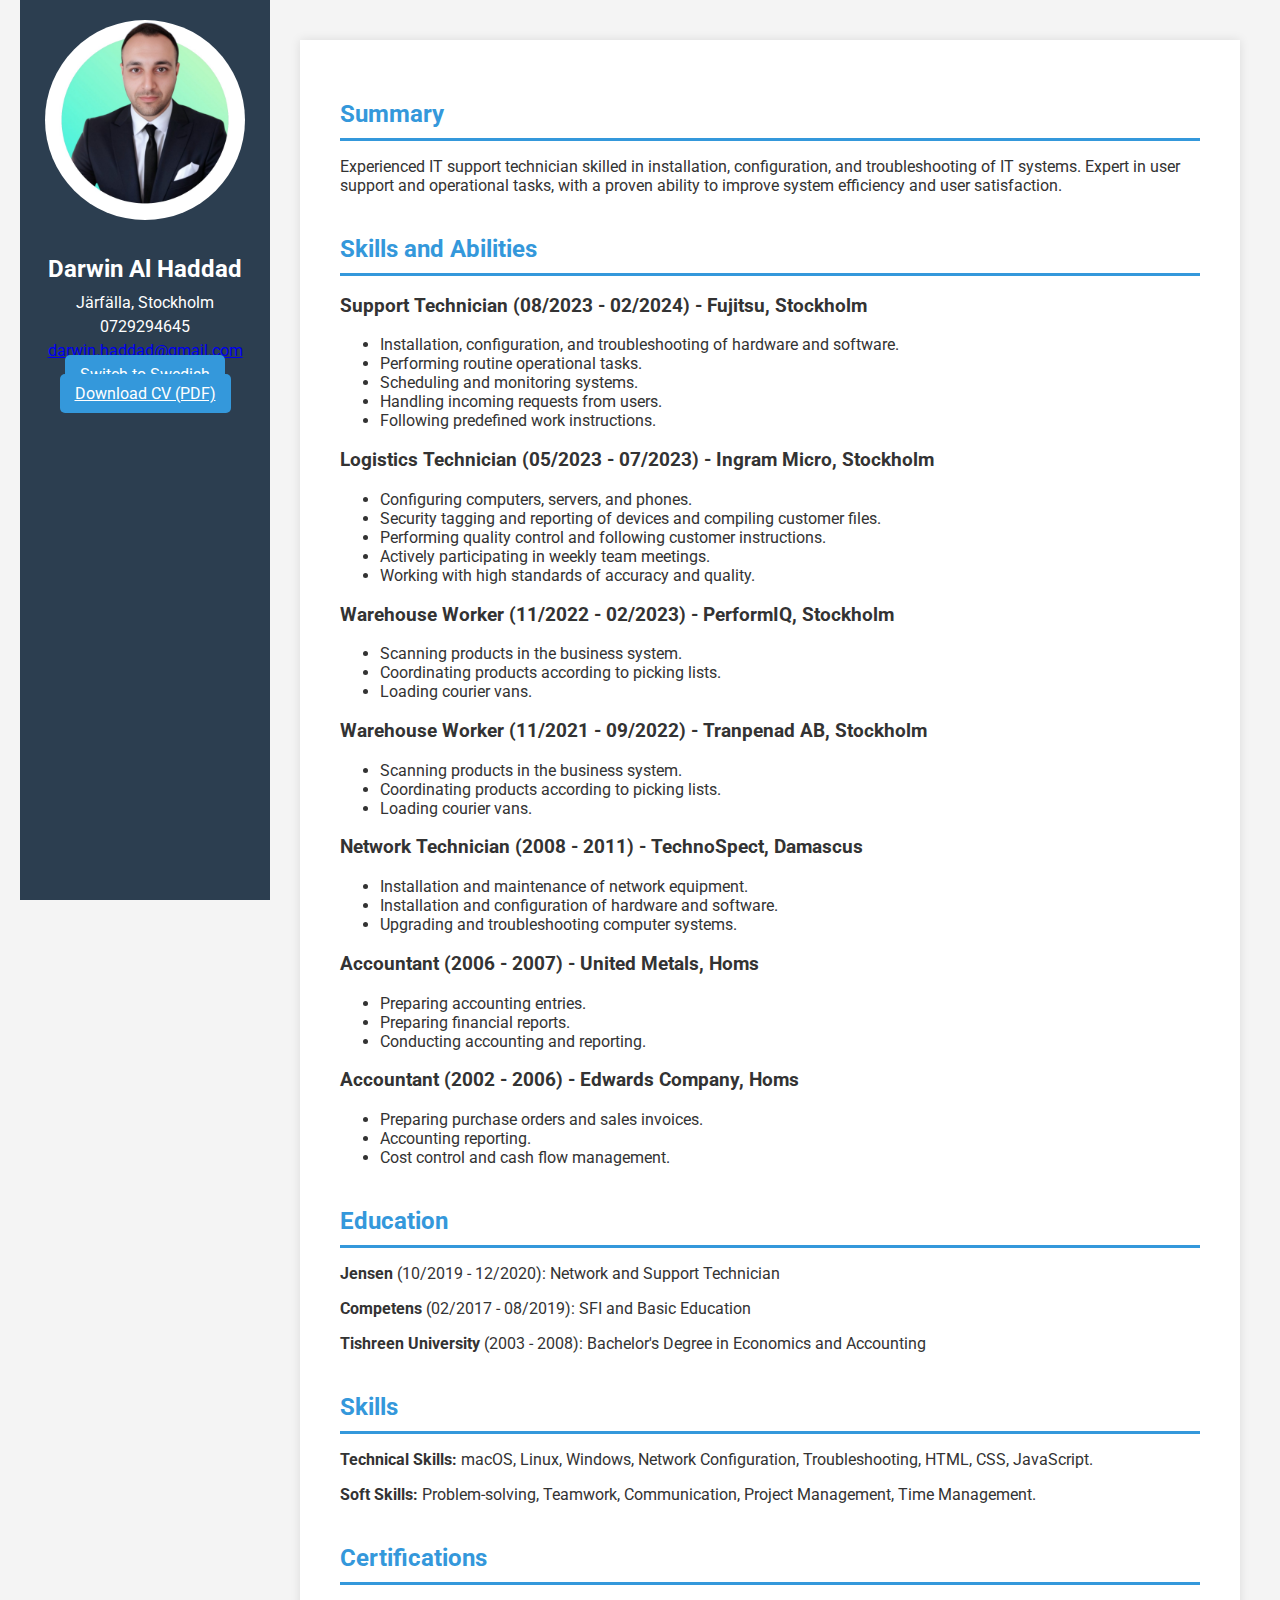
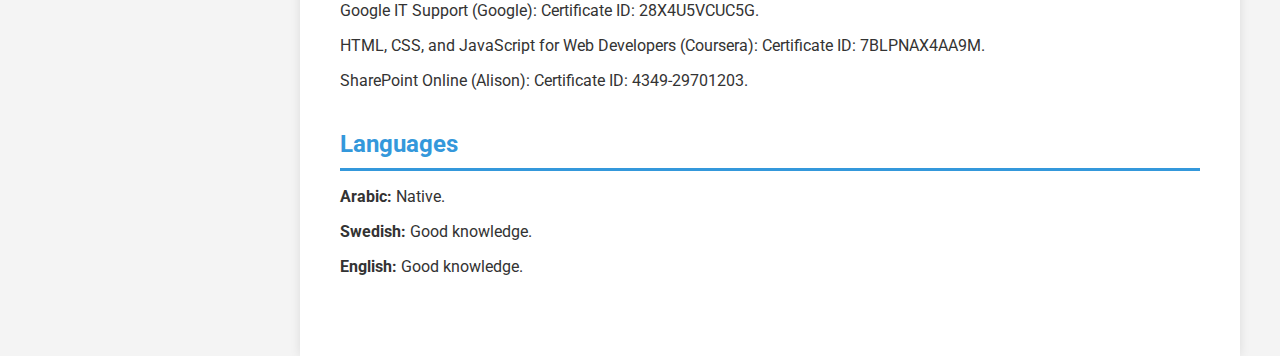
==== english.html @ d0f15d74 "english.html" ====
<!DOCTYPE html>
<html lang="en">
<head>
    <meta charset="UTF-8">
    <meta name="viewport" content="width=device-width, initial-scale=1.0">
    <title>Darwin Al Haddad - Portfolio</title>
    <link rel="stylesheet" href="https://fonts.googleapis.com/css2?family=Roboto:wght@400;700&display=swap">
    <style>
        body {
            font-family: 'Roboto', sans-serif;
            background-color: #f4f4f4;
            margin: 0;
            padding: 0;
            color: #333;
        }
        .sidebar {
            width: 250px;
            background-color: #2c3e50;
            color: white;
            text-align: center;
            position: fixed;
            top: 0;
            left: 20px;
            height: 100%;
            padding: 20px;
            box-sizing: border-box;
        }
        .sidebar img {
            border-radius: 50%;
            width: 200px;
            height: 200px;
            margin-bottom: 15px;
        }
        .sidebar h1 {
            font-size: 24px;
            margin-bottom: 10px;
        }
        .sidebar p {
            margin: 5px 0;
        }
        .content {
            margin-left: 300px;
            margin-right: 40px;
            padding: 40px;
            background-color: white;
            box-shadow: 0 0 10px rgba(0, 0, 0, 0.1);
            max-width: 1000px;
            margin-top: 40px;
        }
        .section {
            margin-bottom: 40px;
        }
        .section h2 {
            border-bottom: 3px solid #3498db;
            color: #3498db;
            padding-bottom: 10px;
            margin-bottom: 15px;
        }
        .btn {
            background-color: #3498db;
            color: white;
            border: none;
            padding: 10px 15px;
            border-radius: 5px;
            cursor: pointer;
            margin-top: 10px;
        }
        .btn:hover {
            background-color: #2980b9;
        }
    </style>
</head>
<body>
    <div class="sidebar">
        <img src="profile.jpg" alt="Darwin Al Haddad">
        <h1>Darwin Al Haddad</h1>
        <p>Järfälla, Stockholm</p>
        <p>0729294645</p>
        <p><a href="mailto:darwin.haddad@gmail.com">darwin.haddad@gmail.com</a></p>
        <a href="index.html" class="btn">Switch to Swedish</a>
        <a href="cv.pdf" class="btn" download>Download CV (PDF)</a>
    </div>
    <div class="content">
        <div class="section">
            <h2>Summary</h2>
            <p>Experienced IT support technician skilled in installation, configuration, and troubleshooting of IT systems. Expert in user support and operational tasks, with a proven ability to improve system efficiency and user satisfaction.</p>
        </div>

        <div class="section">
            <h2>Skills and Abilities</h2>
            <h3>Support Technician (08/2023 - 02/2024) - Fujitsu, Stockholm</h3>
            <ul>
                <li>Installation, configuration, and troubleshooting of hardware and software.</li>
                <li>Performing routine operational tasks.</li>
                <li>Scheduling and monitoring systems.</li>
                <li>Handling incoming requests from users.</li>
                <li>Following predefined work instructions.</li>
            </ul>

            <h3>Logistics Technician (05/2023 - 07/2023) - Ingram Micro, Stockholm</h3>
            <ul>
                <li>Configuring computers, servers, and phones.</li>
                <li>Security tagging and reporting of devices and compiling customer files.</li>
                <li>Performing quality control and following customer instructions.</li>
                <li>Actively participating in weekly team meetings.</li>
                <li>Working with high standards of accuracy and quality.</li>
            </ul>

            <h3>Warehouse Worker (11/2022 - 02/2023) - PerformIQ, Stockholm</h3>
            <ul>
                <li>Scanning products in the business system.</li>
                <li>Coordinating products according to picking lists.</li>
                <li>Loading courier vans.</li>
            </ul>

            <h3>Warehouse Worker (11/2021 - 09/2022) - Tranpenad AB, Stockholm</h3>
            <ul>
                <li>Scanning products in the business system.</li>
                <li>Coordinating products according to picking lists.</li>
                <li>Loading courier vans.</li>
            </ul>

            <h3>Network Technician (2008 - 2011) - TechnoSpect, Damascus</h3>
            <ul>
                <li>Installation and maintenance of network equipment.</li>
                <li>Installation and configuration of hardware and software.</li>
                <li>Upgrading and troubleshooting computer systems.</li>
            </ul>

            <h3>Accountant (2006 - 2007) - United Metals, Homs</h3>
            <ul>
                <li>Preparing accounting entries.</li>
                <li>Preparing financial reports.</li>
                <li>Conducting accounting and reporting.</li>
            </ul>

            <h3>Accountant (2002 - 2006) - Edwards Company, Homs</h3>
            <ul>
                <li>Preparing purchase orders and sales invoices.</li>
                <li>Accounting reporting.</li>
                <li>Cost control and cash flow management.</li>
            </ul>
        </div>

        <div class="section">
            <h2>Education</h2>
            <p><strong>Jensen</strong> (10/2019 - 12/2020): Network and Support Technician</p>
            <p><strong>Competens</strong> (02/2017 - 08/2019): SFI and Basic Education</p>
            <p><strong>Tishreen University</strong> (2003 - 2008): Bachelor's Degree in Economics and Accounting</p>
        </div>

        <div class="section">
            <h2>Skills</h2>
            <p><strong>Technical Skills:</strong> macOS, Linux, Windows, Network Configuration, Troubleshooting, HTML, CSS, JavaScript.</p>
            <p><strong>Soft Skills:</strong> Problem-solving, Teamwork, Communication, Project Management, Time Management.</p>
        </div>

        <div class="section">
            <h2>Certifications</h2>
            <p>Google IT Support (Google): Certificate ID: 28X4U5VCUC5G.</p>
            <p>HTML, CSS, and JavaScript for Web Developers (Coursera): Certificate ID: 7BLPNAX4AA9M.</p>
            <p>SharePoint Online (Alison): Certificate ID: 4349-29701203.</p>
        </div>

        <div class="section">
            <h2>Languages</h2>
            <p><strong>Arabic:</strong> Native.</p>
            <p><strong>Swedish:</strong> Good knowledge.</p>
            <p><strong>English:</strong> Good knowledge.</p>
        </div>
    </div>
</body>
</html>
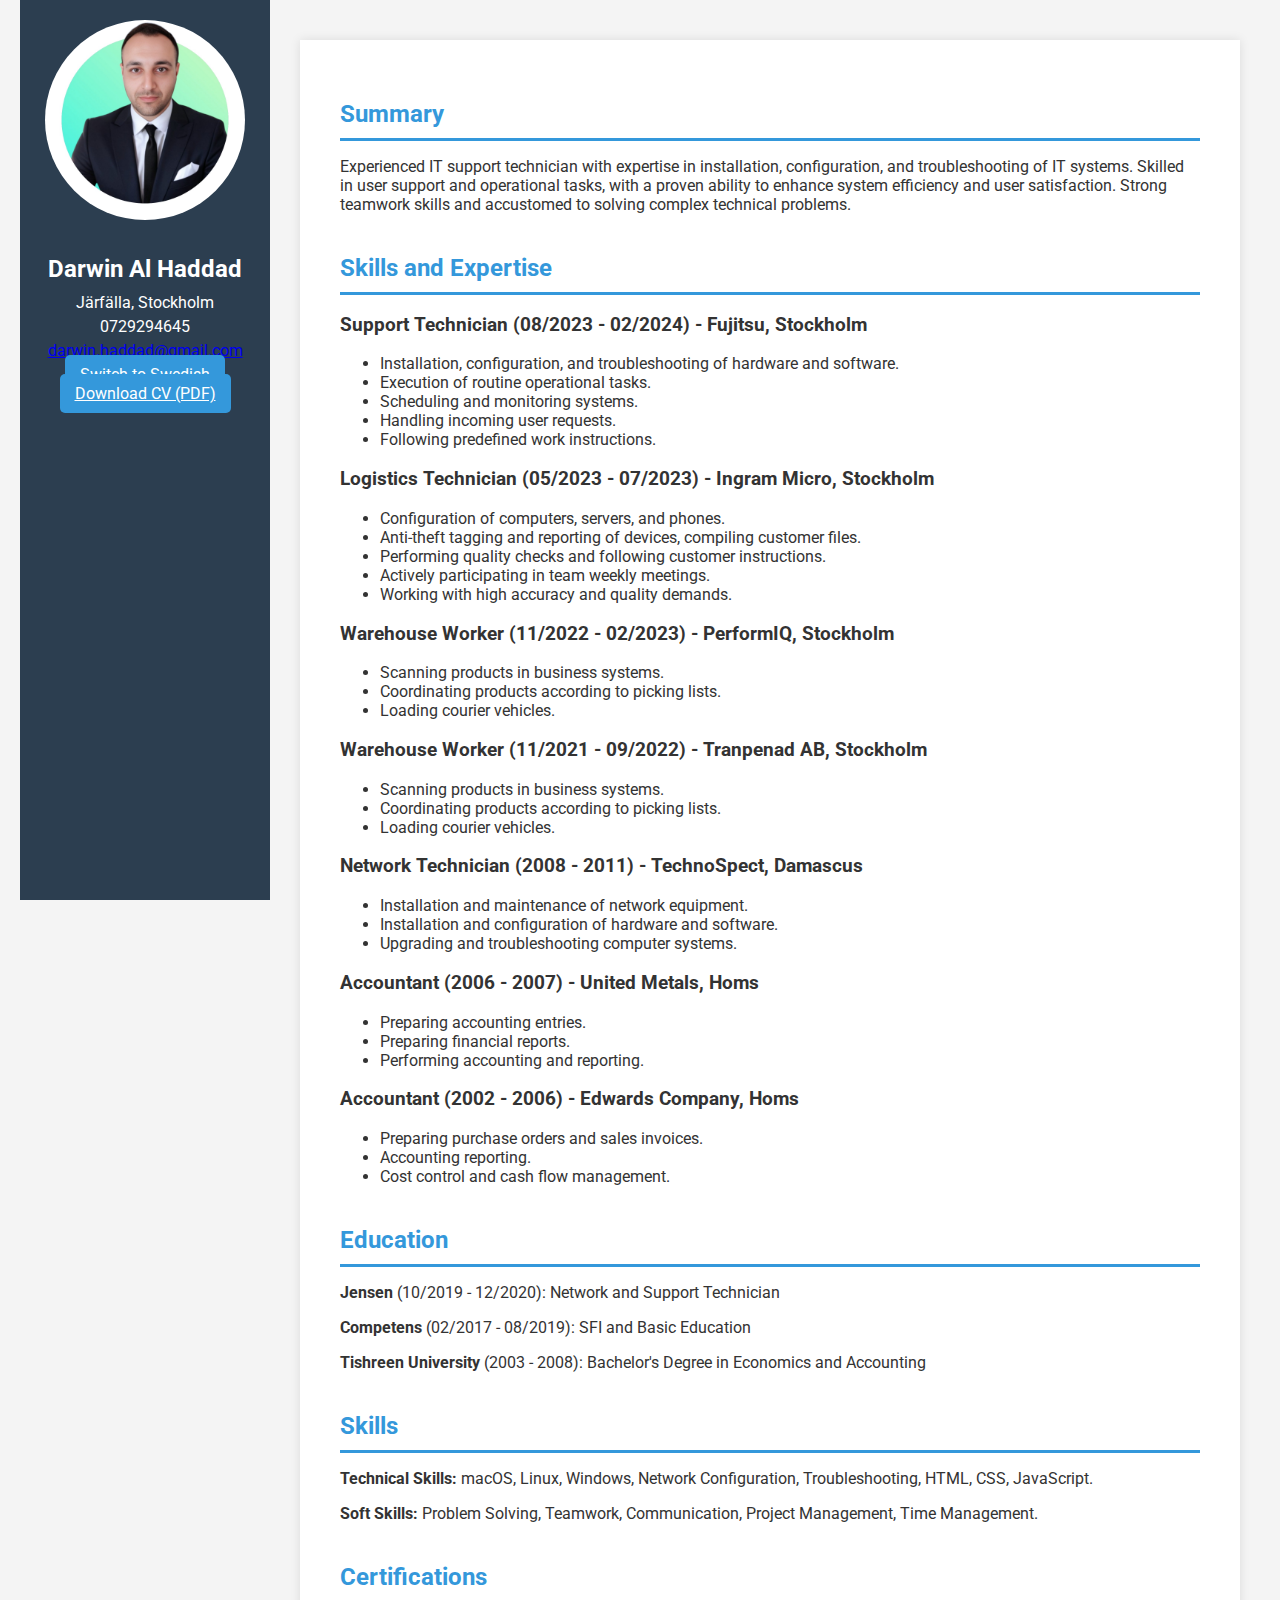
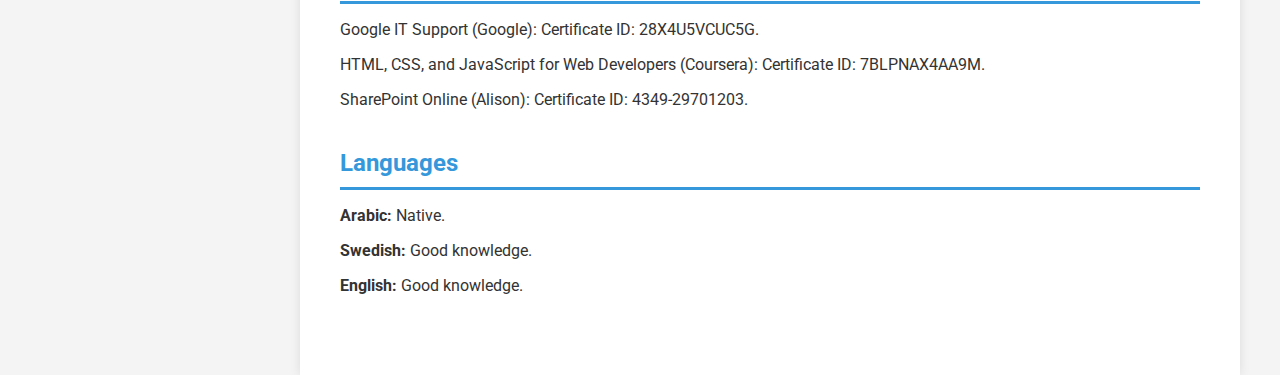
==== commit 01930628: "english.html" ====
--- a/english.html
+++ b/english.html
@@ -80,44 +80,44 @@
         <a href="index.html" class="btn">Switch to Swedish</a>
         <a href="cv.pdf" class="btn" download>Download CV (PDF)</a>
     </div>
-    <div class="content">
+   <div class="content">
         <div class="section">
             <h2>Summary</h2>
-            <p>Experienced IT support technician skilled in installation, configuration, and troubleshooting of IT systems. Expert in user support and operational tasks, with a proven ability to improve system efficiency and user satisfaction.</p>
+            <p>Experienced IT support technician with expertise in installation, configuration, and troubleshooting of IT systems. Skilled in user support and operational tasks, with a proven ability to enhance system efficiency and user satisfaction. Strong teamwork skills and accustomed to solving complex technical problems.</p>
         </div>
 
         <div class="section">
-            <h2>Skills and Abilities</h2>
+            <h2>Skills and Expertise</h2>
             <h3>Support Technician (08/2023 - 02/2024) - Fujitsu, Stockholm</h3>
             <ul>
                 <li>Installation, configuration, and troubleshooting of hardware and software.</li>
-                <li>Performing routine operational tasks.</li>
+                <li>Execution of routine operational tasks.</li>
                 <li>Scheduling and monitoring systems.</li>
-                <li>Handling incoming requests from users.</li>
+                <li>Handling incoming user requests.</li>
                 <li>Following predefined work instructions.</li>
             </ul>
 
             <h3>Logistics Technician (05/2023 - 07/2023) - Ingram Micro, Stockholm</h3>
             <ul>
-                <li>Configuring computers, servers, and phones.</li>
-                <li>Security tagging and reporting of devices and compiling customer files.</li>
-                <li>Performing quality control and following customer instructions.</li>
-                <li>Actively participating in weekly team meetings.</li>
-                <li>Working with high standards of accuracy and quality.</li>
+                <li>Configuration of computers, servers, and phones.</li>
+                <li>Anti-theft tagging and reporting of devices, compiling customer files.</li>
+                <li>Performing quality checks and following customer instructions.</li>
+                <li>Actively participating in team weekly meetings.</li>
+                <li>Working with high accuracy and quality demands.</li>
             </ul>
 
             <h3>Warehouse Worker (11/2022 - 02/2023) - PerformIQ, Stockholm</h3>
             <ul>
-                <li>Scanning products in the business system.</li>
+                <li>Scanning products in business systems.</li>
                 <li>Coordinating products according to picking lists.</li>
-                <li>Loading courier vans.</li>
+                <li>Loading courier vehicles.</li>
             </ul>
 
             <h3>Warehouse Worker (11/2021 - 09/2022) - Tranpenad AB, Stockholm</h3>
             <ul>
-                <li>Scanning products in the business system.</li>
+                <li>Scanning products in business systems.</li>
                 <li>Coordinating products according to picking lists.</li>
-                <li>Loading courier vans.</li>
+                <li>Loading courier vehicles.</li>
             </ul>
 
             <h3>Network Technician (2008 - 2011) - TechnoSpect, Damascus</h3>
@@ -131,7 +131,7 @@
             <ul>
                 <li>Preparing accounting entries.</li>
                 <li>Preparing financial reports.</li>
-                <li>Conducting accounting and reporting.</li>
+                <li>Performing accounting and reporting.</li>
             </ul>
 
             <h3>Accountant (2002 - 2006) - Edwards Company, Homs</h3>
@@ -152,7 +152,7 @@
         <div class="section">
             <h2>Skills</h2>
             <p><strong>Technical Skills:</strong> macOS, Linux, Windows, Network Configuration, Troubleshooting, HTML, CSS, JavaScript.</p>
-            <p><strong>Soft Skills:</strong> Problem-solving, Teamwork, Communication, Project Management, Time Management.</p>
+            <p><strong>Soft Skills:</strong> Problem Solving, Teamwork, Communication, Project Management, Time Management.</p>
         </div>
 
         <div class="section">
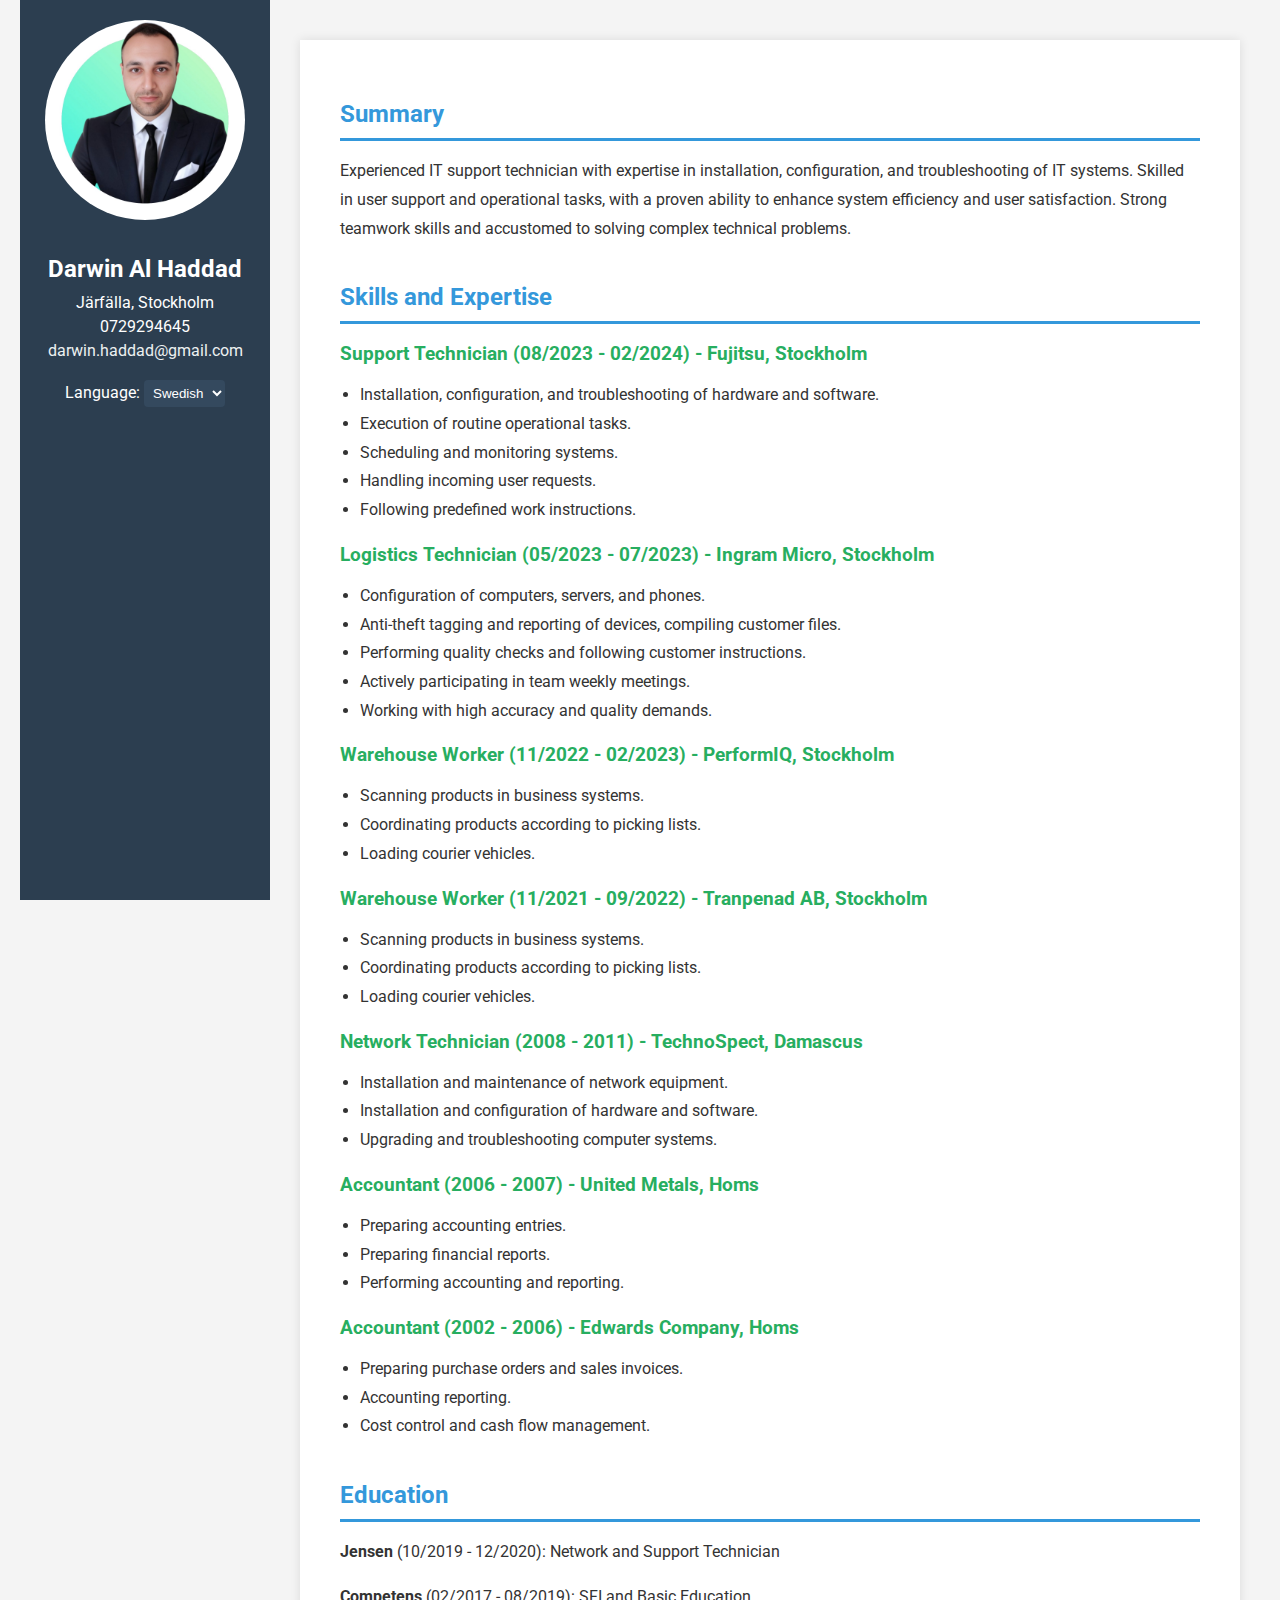
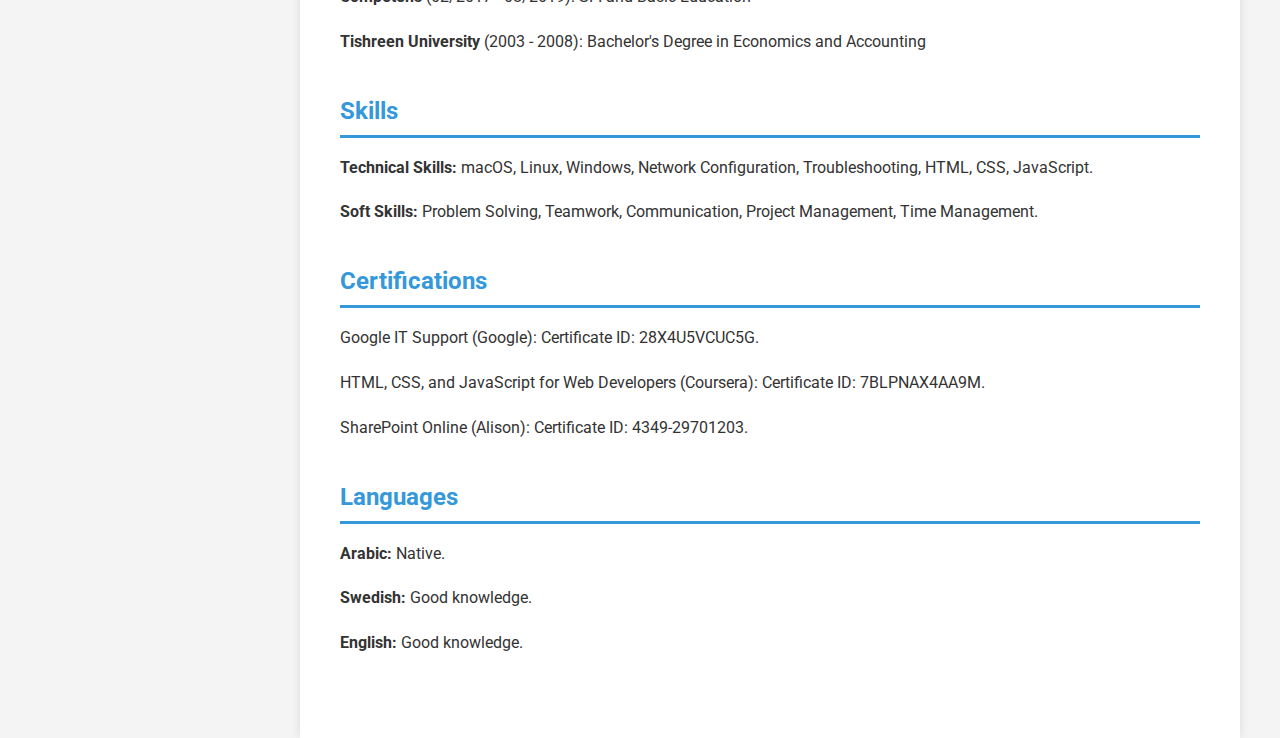
==== commit 2a6c9332: "english.html" ====
--- a/english.html
+++ b/english.html
@@ -4,8 +4,12 @@
     <meta charset="UTF-8">
     <meta name="viewport" content="width=device-width, initial-scale=1.0">
     <title>Darwin Al Haddad - Portfolio</title>
+
+    <!-- Google Fonts -->
     <link rel="stylesheet" href="https://fonts.googleapis.com/css2?family=Roboto:wght@400;700&display=swap">
+
     <style>
+        /* Basic styling for the entire page */
         body {
             font-family: 'Roboto', sans-serif;
             background-color: #f4f4f4;
@@ -13,6 +17,8 @@
             padding: 0;
             color: #333;
         }
+
+        /* Sidebar styling */
         .sidebar {
             width: 250px;
             background-color: #2c3e50;
@@ -25,19 +31,24 @@
             padding: 20px;
             box-sizing: border-box;
         }
+
         .sidebar img {
             border-radius: 50%;
             width: 200px;
             height: 200px;
             margin-bottom: 15px;
         }
+
         .sidebar h1 {
             font-size: 24px;
             margin-bottom: 10px;
         }
+
         .sidebar p {
             margin: 5px 0;
         }
+
+        /* Main content styling */
         .content {
             margin-left: 300px;
             margin-right: 40px;
@@ -47,40 +58,70 @@
             max-width: 1000px;
             margin-top: 40px;
         }
+
+        /* Section and heading styling */
         .section {
             margin-bottom: 40px;
         }
+
         .section h2 {
             border-bottom: 3px solid #3498db;
             color: #3498db;
             padding-bottom: 10px;
             margin-bottom: 15px;
         }
-        .btn {
-            background-color: #3498db;
+
+        .section h3 {
+            color: #27ae60;
+            margin-bottom: 10px;
+        }
+
+        .section p, .section ul {
+            line-height: 1.8;
+            color: #333;
+        }
+
+        ul {
+            padding-left: 20px;
+        }
+
+        /* Sidebar link styling */
+        .sidebar a {
+            color: #ecf0f1;
+            text-decoration: none;
+        }
+
+        .sidebar a:hover {
+            color: #3498db;
+        }
+
+        /* Language selection styling */
+        .sidebar select {
+            margin-top: 15px;
+            padding: 5px;
+            background-color: #34495e;
             color: white;
             border: none;
-            padding: 10px 15px;
-            border-radius: 5px;
-            cursor: pointer;
-            margin-top: 10px;
-        }
-        .btn:hover {
-            background-color: #2980b9;
+            border-radius: 4px;
         }
     </style>
 </head>
 <body>
+
     <div class="sidebar">
         <img src="profile.jpg" alt="Darwin Al Haddad">
         <h1>Darwin Al Haddad</h1>
         <p>Järfälla, Stockholm</p>
         <p>0729294645</p>
         <p><a href="mailto:darwin.haddad@gmail.com">darwin.haddad@gmail.com</a></p>
-        <a href="index.html" class="btn">Switch to Swedish</a>
-        <a href="cv.pdf" class="btn" download>Download CV (PDF)</a>
+        <label for="language">Language:</label>
+        <select id="language" onchange="changeLanguage()">
+            <option value="sv">Swedish</option>
+            <option value="en">English</option>
+        </select>
     </div>
-   <div class="content">
+
+    <div class="content">
         <div class="section">
             <h2>Summary</h2>
             <p>Experienced IT support technician with expertise in installation, configuration, and troubleshooting of IT systems. Skilled in user support and operational tasks, with a proven ability to enhance system efficiency and user satisfaction. Strong teamwork skills and accustomed to solving complex technical problems.</p>
@@ -169,5 +210,14 @@
             <p><strong>English:</strong> Good knowledge.</p>
         </div>
     </div>
+
+    <script>
+        function changeLanguage() {
+            const lang = document.getElementById('language').value;
+            if (lang === 'sv') {
+                window.location.href = 'swedish.html'; // Replace "swedish.html" with the name of your Swedish page
+            }
+        }
+    </script>
 </body>
 </html>
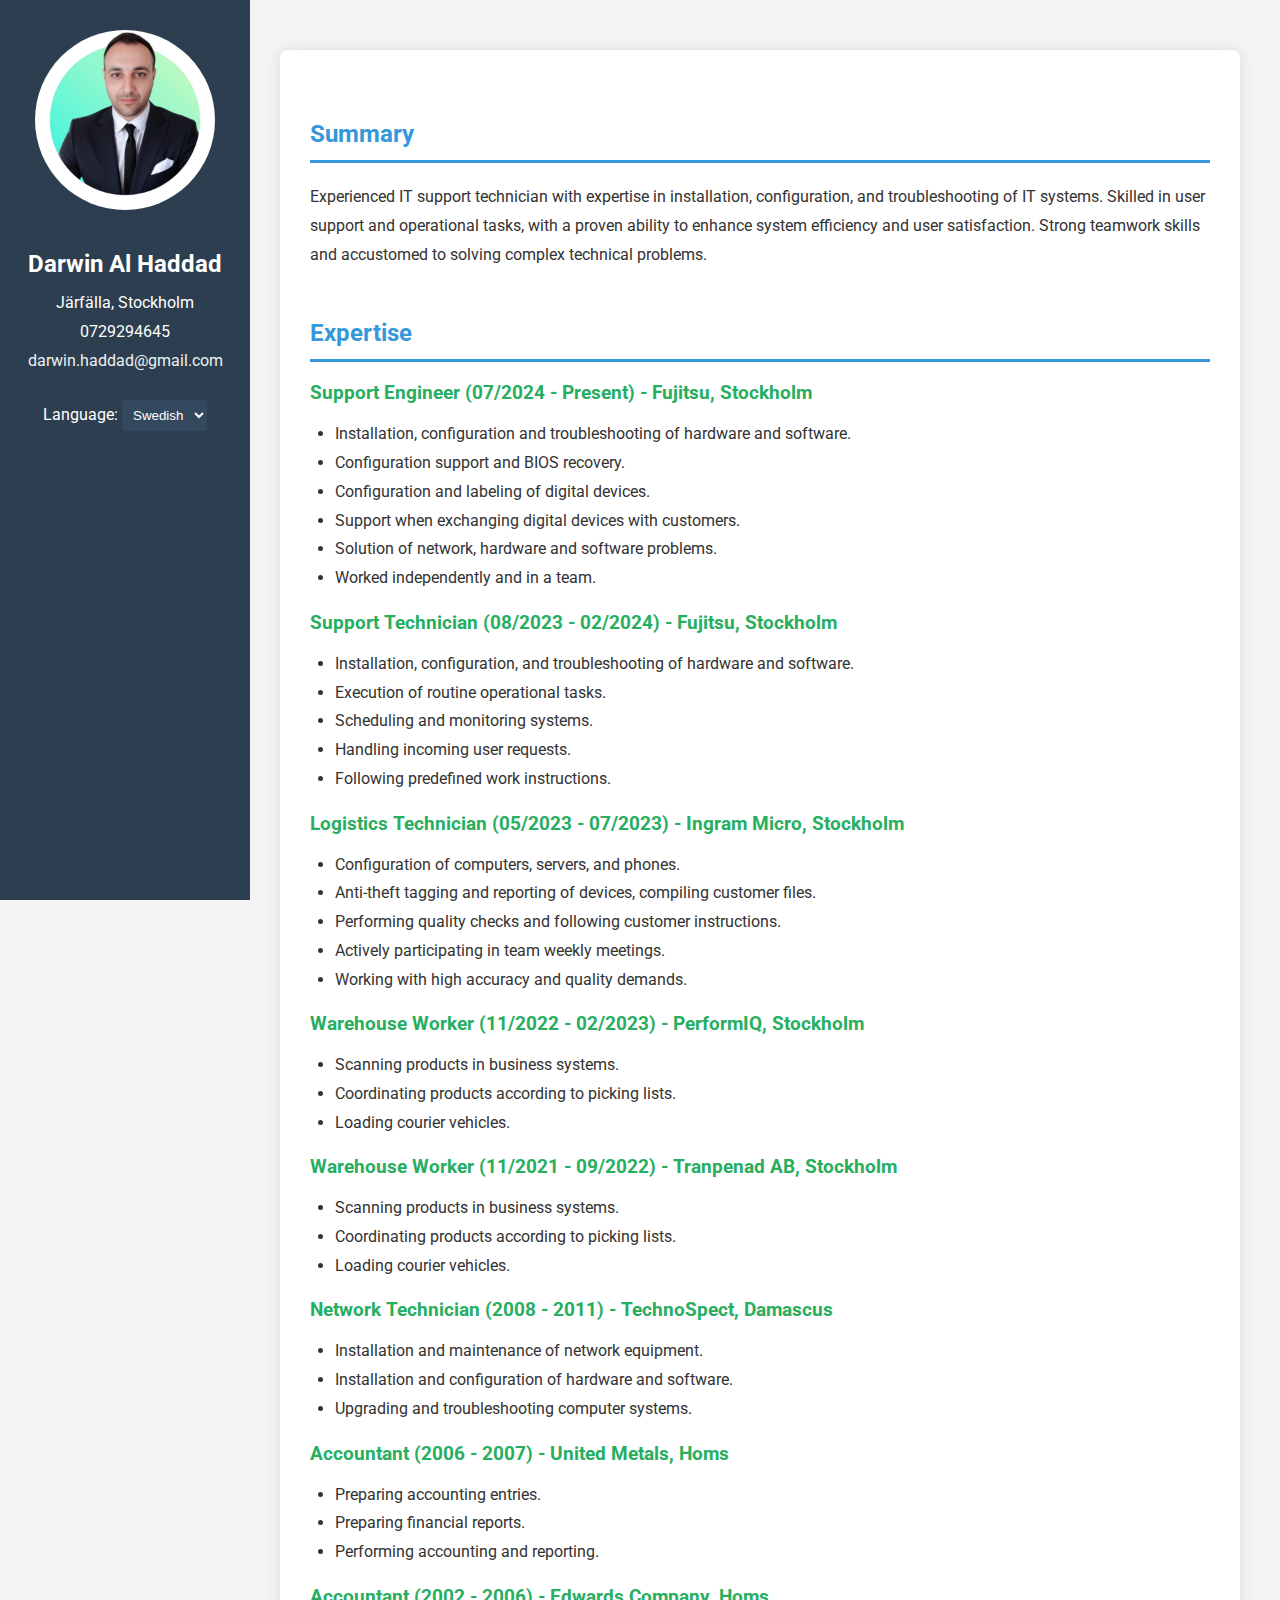
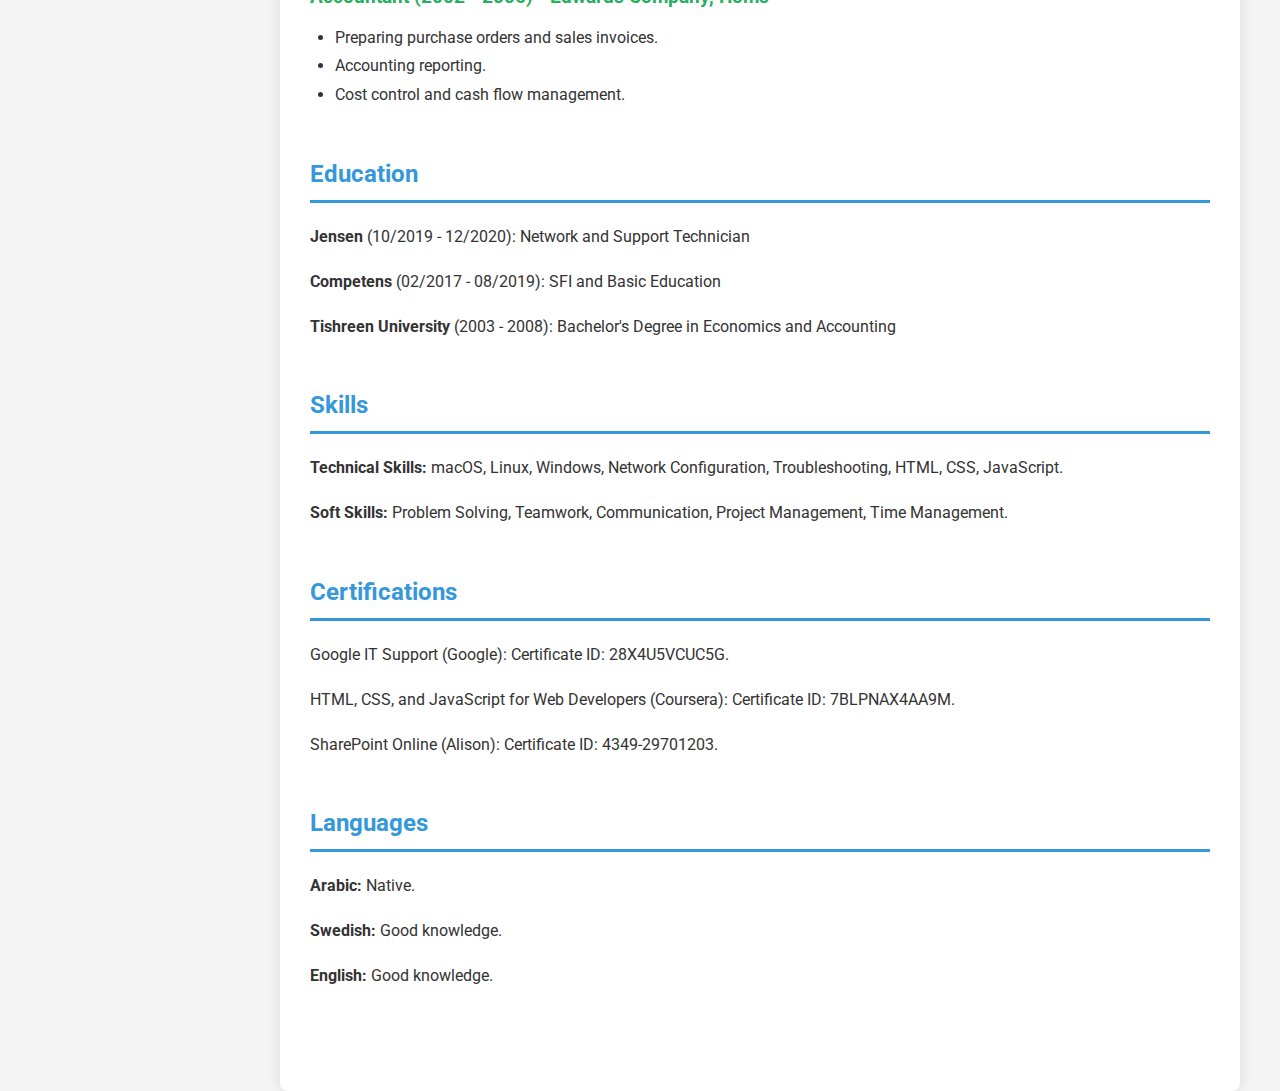
==== commit d5c53e6f: "english.html" ====
--- a/english.html
+++ b/english.html
@@ -7,104 +7,8 @@
 
     <!-- Google Fonts -->
     <link rel="stylesheet" href="https://fonts.googleapis.com/css2?family=Roboto:wght@400;700&display=swap">
-
-    <style>
-        /* Basic styling for the entire page */
-        body {
-            font-family: 'Roboto', sans-serif;
-            background-color: #f4f4f4;
-            margin: 0;
-            padding: 0;
-            color: #333;
-        }
-
-        /* Sidebar styling */
-        .sidebar {
-            width: 250px;
-            background-color: #2c3e50;
-            color: white;
-            text-align: center;
-            position: fixed;
-            top: 0;
-            left: 20px;
-            height: 100%;
-            padding: 20px;
-            box-sizing: border-box;
-        }
-
-        .sidebar img {
-            border-radius: 50%;
-            width: 200px;
-            height: 200px;
-            margin-bottom: 15px;
-        }
-
-        .sidebar h1 {
-            font-size: 24px;
-            margin-bottom: 10px;
-        }
-
-        .sidebar p {
-            margin: 5px 0;
-        }
-
-        /* Main content styling */
-        .content {
-            margin-left: 300px;
-            margin-right: 40px;
-            padding: 40px;
-            background-color: white;
-            box-shadow: 0 0 10px rgba(0, 0, 0, 0.1);
-            max-width: 1000px;
-            margin-top: 40px;
-        }
-
-        /* Section and heading styling */
-        .section {
-            margin-bottom: 40px;
-        }
-
-        .section h2 {
-            border-bottom: 3px solid #3498db;
-            color: #3498db;
-            padding-bottom: 10px;
-            margin-bottom: 15px;
-        }
-
-        .section h3 {
-            color: #27ae60;
-            margin-bottom: 10px;
-        }
-
-        .section p, .section ul {
-            line-height: 1.8;
-            color: #333;
-        }
-
-        ul {
-            padding-left: 20px;
-        }
-
-        /* Sidebar link styling */
-        .sidebar a {
-            color: #ecf0f1;
-            text-decoration: none;
-        }
-
-        .sidebar a:hover {
-            color: #3498db;
-        }
-
-        /* Language selection styling */
-        .sidebar select {
-            margin-top: 15px;
-            padding: 5px;
-            background-color: #34495e;
-            color: white;
-            border: none;
-            border-radius: 4px;
-        }
-    </style>
+    <!-- ربط ملف CSS الخارجي -->
+    <link rel="stylesheet" href="styles.css">
 </head>
 <body>
 
@@ -128,7 +32,16 @@
         </div>
 
         <div class="section">
-            <h2>Skills and Expertise</h2>
+            <h2>Expertise</h2>
+            <h3>Support Engineer (07/2024 - Present) - Fujitsu, Stockholm</h3>
+            <ul>
+                 <li>Installation, configuration and troubleshooting of hardware and software.</li>
+                 <li>Configuration support and BIOS recovery.</li>
+                 <li>Configuration and labeling of digital devices.</li>
+                 <li>Support when exchanging digital devices with customers.</li>
+                 <li>Solution of network, hardware and software problems.</li>
+                 <li>Worked independently and in a team.</li>
+            </ul>
             <h3>Support Technician (08/2023 - 02/2024) - Fujitsu, Stockholm</h3>
             <ul>
                 <li>Installation, configuration, and troubleshooting of hardware and software.</li>
@@ -215,9 +128,11 @@
         function changeLanguage() {
             const lang = document.getElementById('language').value;
             if (lang === 'sv') {
-                window.location.href = 'swedish.html'; // Replace "swedish.html" with the name of your Swedish page
+                window.location.href = 'index.html'; // Replace "index.html" with the name of your Swedish page
             }
         }
     </script>
 </body>
 </html>
+
+
--- a/styles.css
+++ b/styles.css
@@ -0,0 +1,130 @@
+/* تصميم أساسي للصفحة */
+body {
+    font-family: 'Roboto', sans-serif;
+    background-color: #f4f4f4;
+    margin: 0;
+    padding: 0;
+    color: #333;
+}
+
+/* تحسينات على sidebar */
+.sidebar {
+    width: 250px;
+    background-color: #2c3e50;
+    color: white;
+    text-align: center;
+    position: fixed;
+    top: 0;
+    left: 0;
+    height: 100%;
+    padding: 30px 20px; /* تحسين padding */
+    box-sizing: border-box;
+}
+
+.sidebar img {
+    border-radius: 50%;
+    width: 180px;
+    height: 180px;
+    margin-bottom: 20px; /* تحسين margin */
+}
+
+.sidebar h1 {
+    font-size: 24px;
+    margin-bottom: 15px;
+}
+
+.sidebar p {
+    margin: 10px 0;
+}
+
+/* تحسينات على content */
+.content {
+    margin-left: 280px; /* زيادة المسافة لتجنب الالتصاق بالـ sidebar */
+    margin-right: 40px;
+    padding: 50px 30px; /* تحسين padding */
+    background-color: white;
+    box-shadow: 0 0 15px rgba(0, 0, 0, 0.1);
+    max-width: 1100px;
+    margin-top: 50px; /* تحسين المسافة العلوية */
+    border-radius: 8px; /* إضافة زوايا دائرية */
+}
+
+/* تحسين العناوين والفقرات */
+.section {
+    margin-bottom: 50px; /* زيادة التباعد بين الأقسام */
+}
+
+.section h2 {
+    border-bottom: 3px solid #3498db;
+    color: #3498db;
+    padding-bottom: 12px;
+    margin-bottom: 20px;
+}
+
+.section h3 {
+    color: #27ae60;
+    margin-bottom: 12px;
+}
+
+.section p, .section ul {
+    line-height: 1.8;
+    color: #333;
+    margin-bottom: 15px; /* زيادة التباعد */
+}
+
+ul {
+    padding-left: 25px; /* تحسين المسافة الداخلية للقوائم */
+}
+
+/* تحسين الروابط في الـ sidebar */
+.sidebar a {
+    color: #ecf0f1;
+    text-decoration: none;
+}
+
+.sidebar a:hover {
+    color: #3498db;
+}
+
+/* تحسين خيارات اللغة */
+.sidebar select {
+    margin-top: 20px;
+    padding: 7px;
+    background-color: #34495e;
+    color: white;
+    border: none;
+    border-radius: 4px;
+}
+
+/* تحسينات إضافية للموبايل */
+@media (max-width: 768px) {
+    .content {
+        margin-left: 20px;
+        margin-right: 20px;
+        padding: 30px 20px; /* تقليل الـ padding في الموبايل */
+        margin-top: 20px;
+    }
+
+    .sidebar {
+        width: 100%;
+        height: auto;
+        position: relative;
+        padding: 20px;
+        box-shadow: none;
+        border-radius: 0;
+    }
+
+    .sidebar img {
+        width: 140px;
+        height: 140px;
+        margin-bottom: 15px;
+    }
+
+    .sidebar h1 {
+        font-size: 22px;
+    }
+
+    .sidebar p {
+        font-size: 14px;
+    }
+}
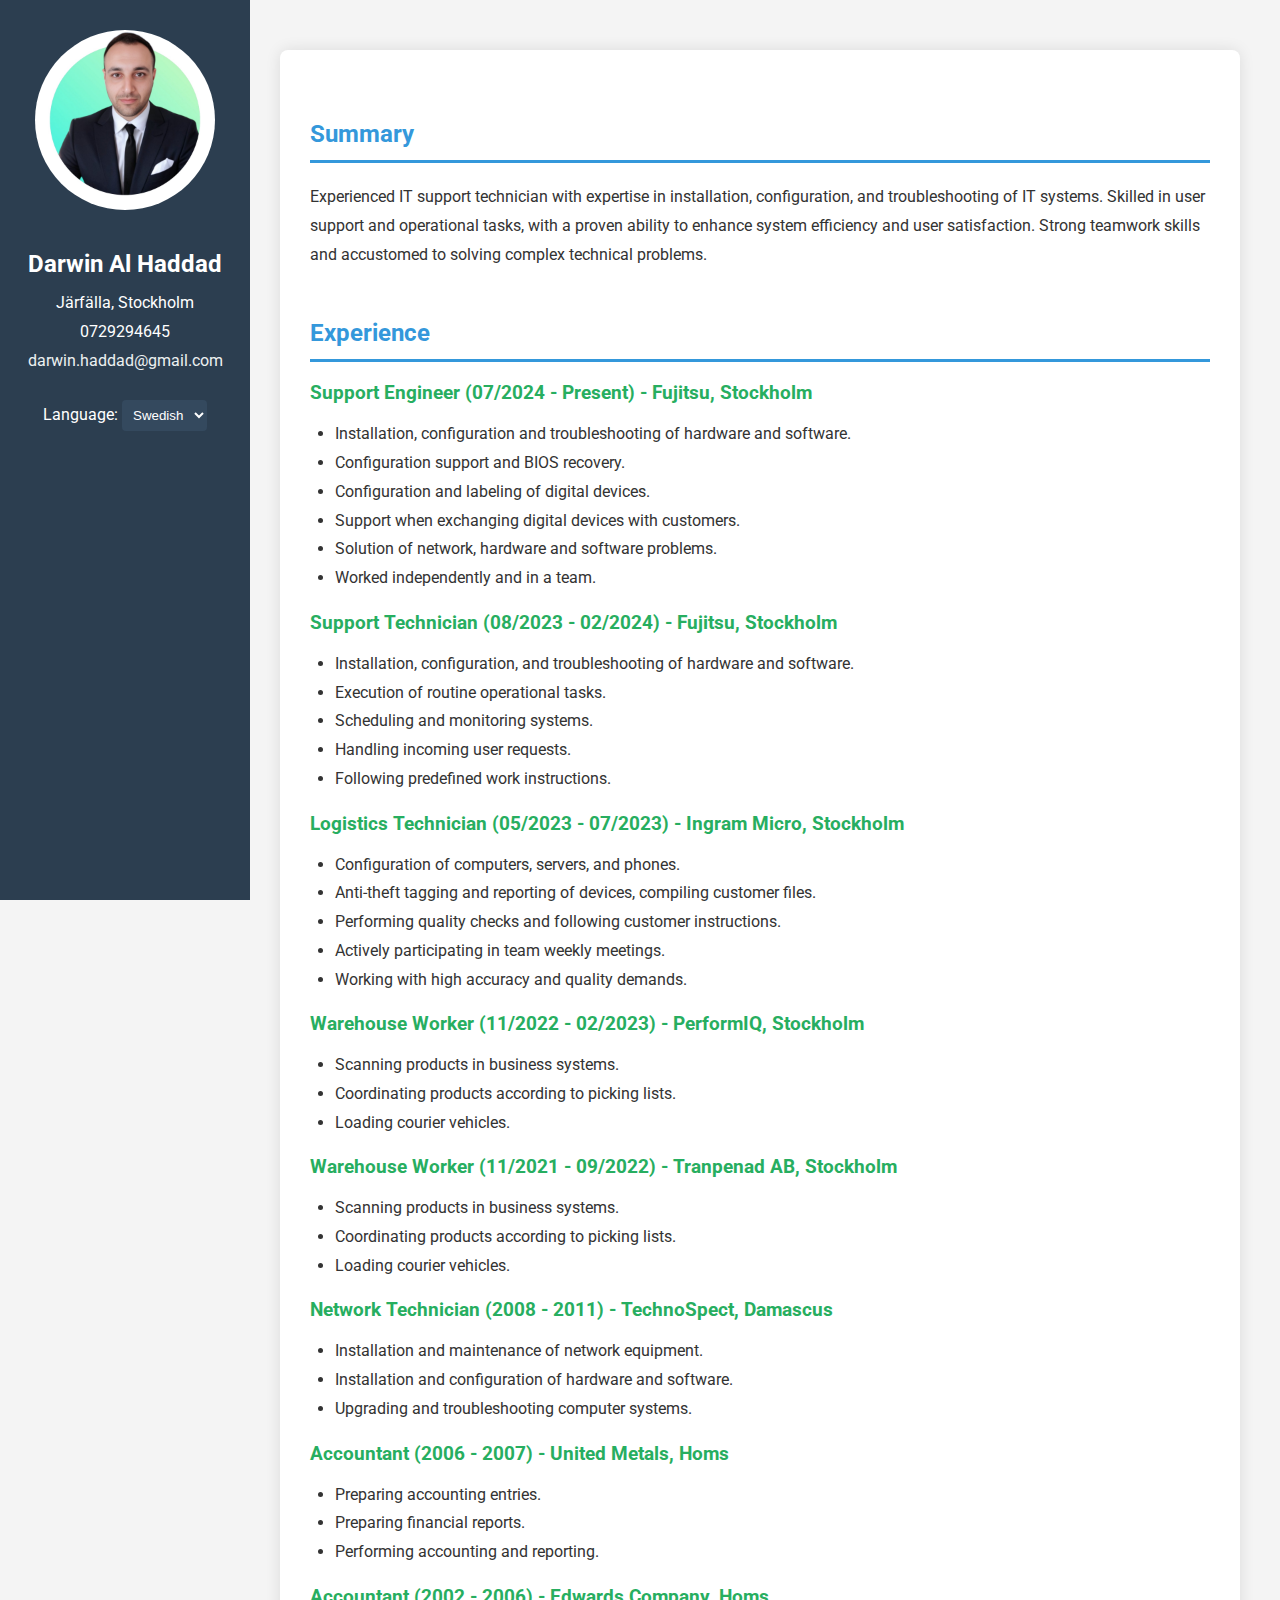
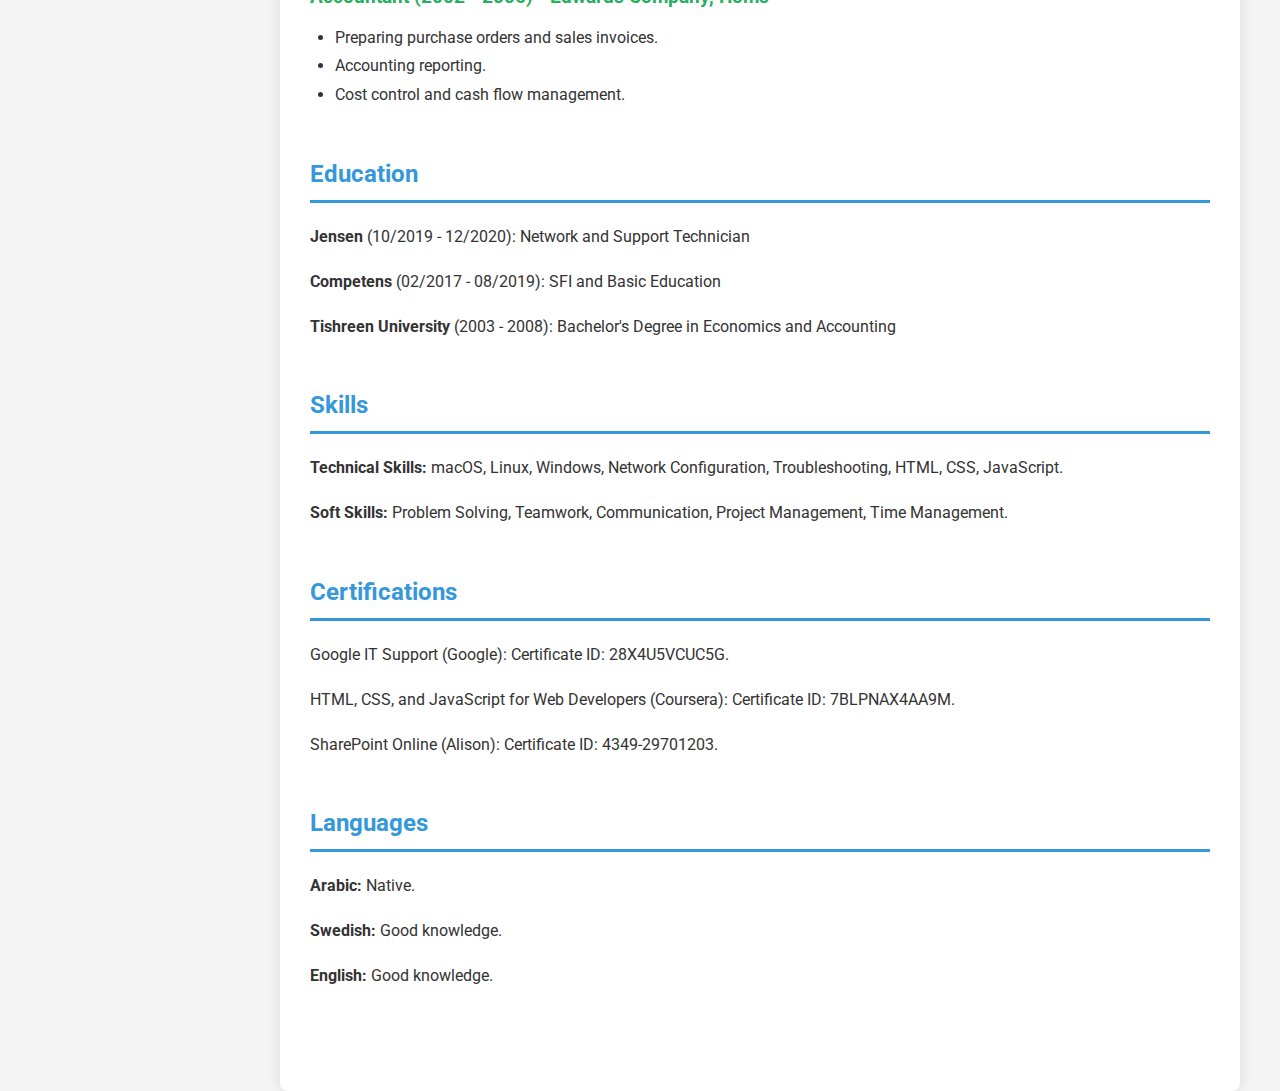
==== commit 2e6ce5d9: "english.html" ====
--- a/english.html
+++ b/english.html
@@ -32,7 +32,7 @@
         </div>
 
         <div class="section">
-            <h2>Expertise</h2>
+            <h2>Experience</h2>
             <h3>Support Engineer (07/2024 - Present) - Fujitsu, Stockholm</h3>
             <ul>
                  <li>Installation, configuration and troubleshooting of hardware and software.</li>
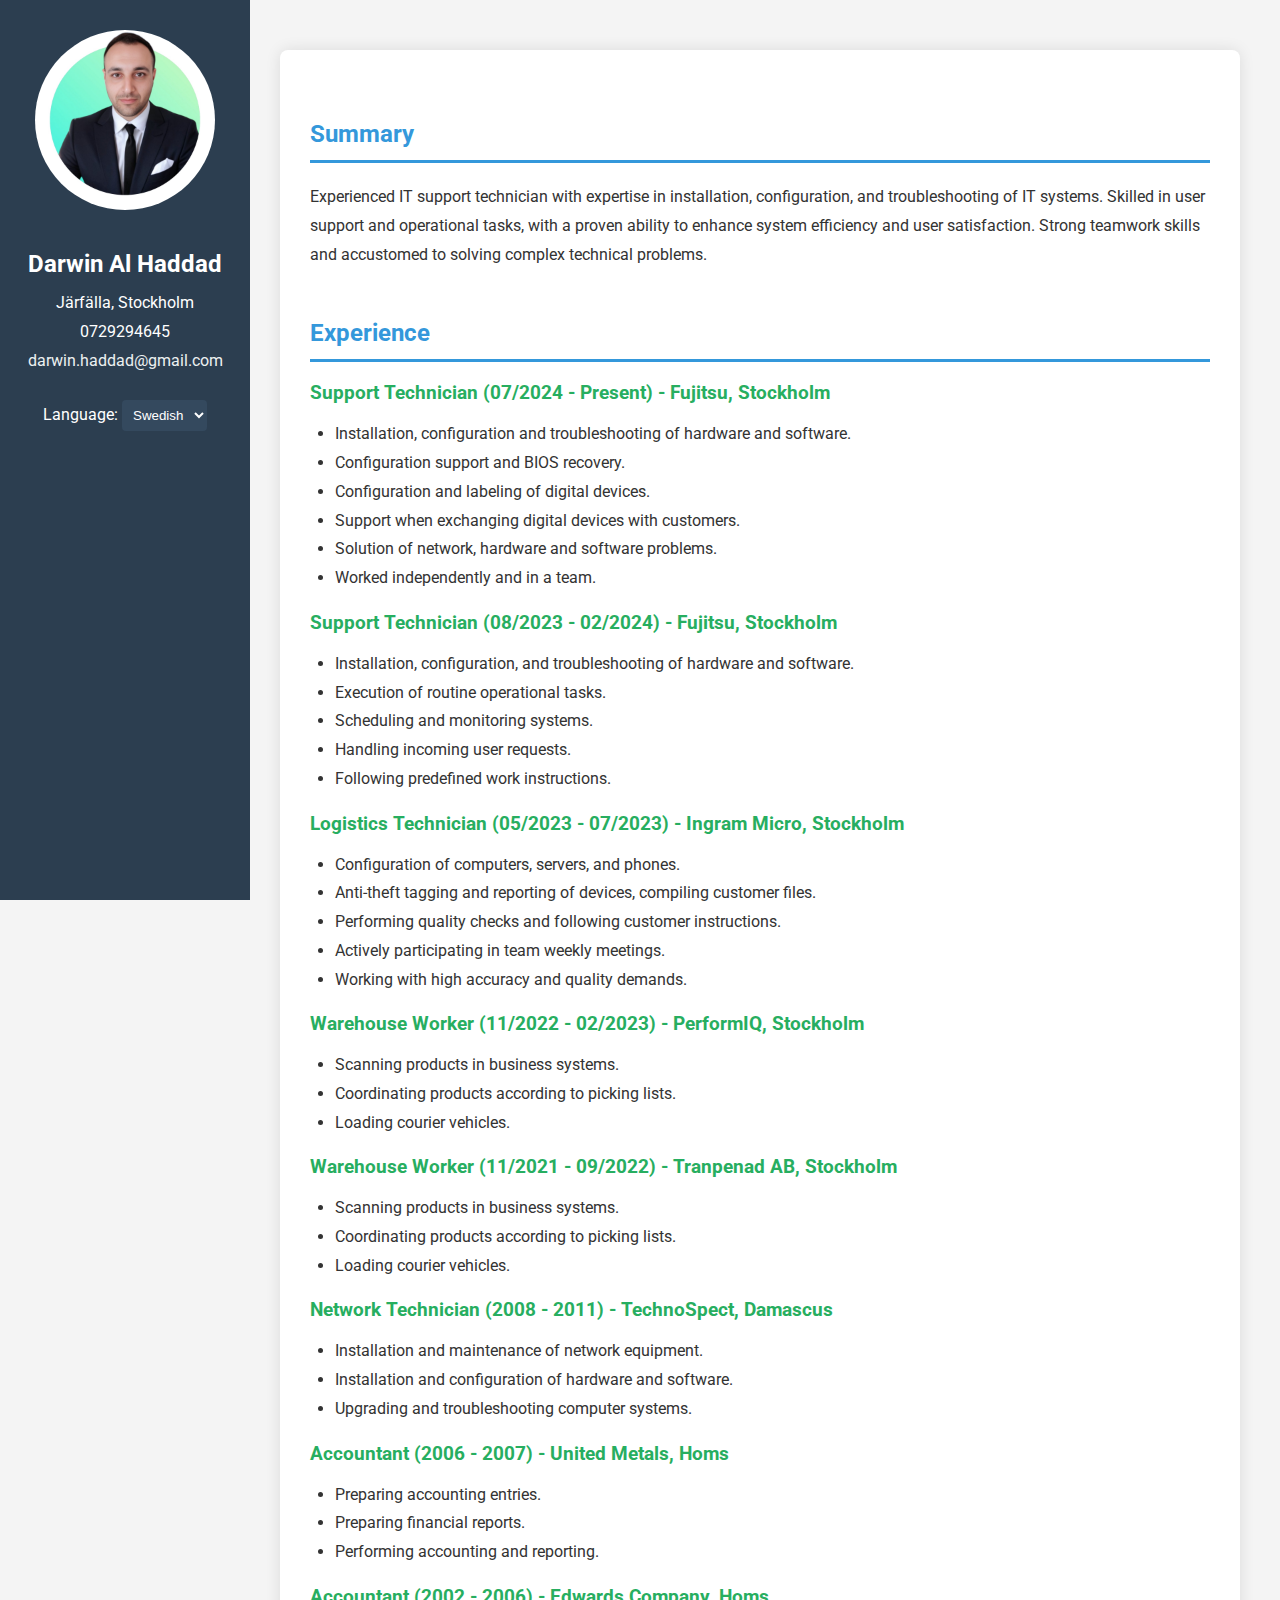
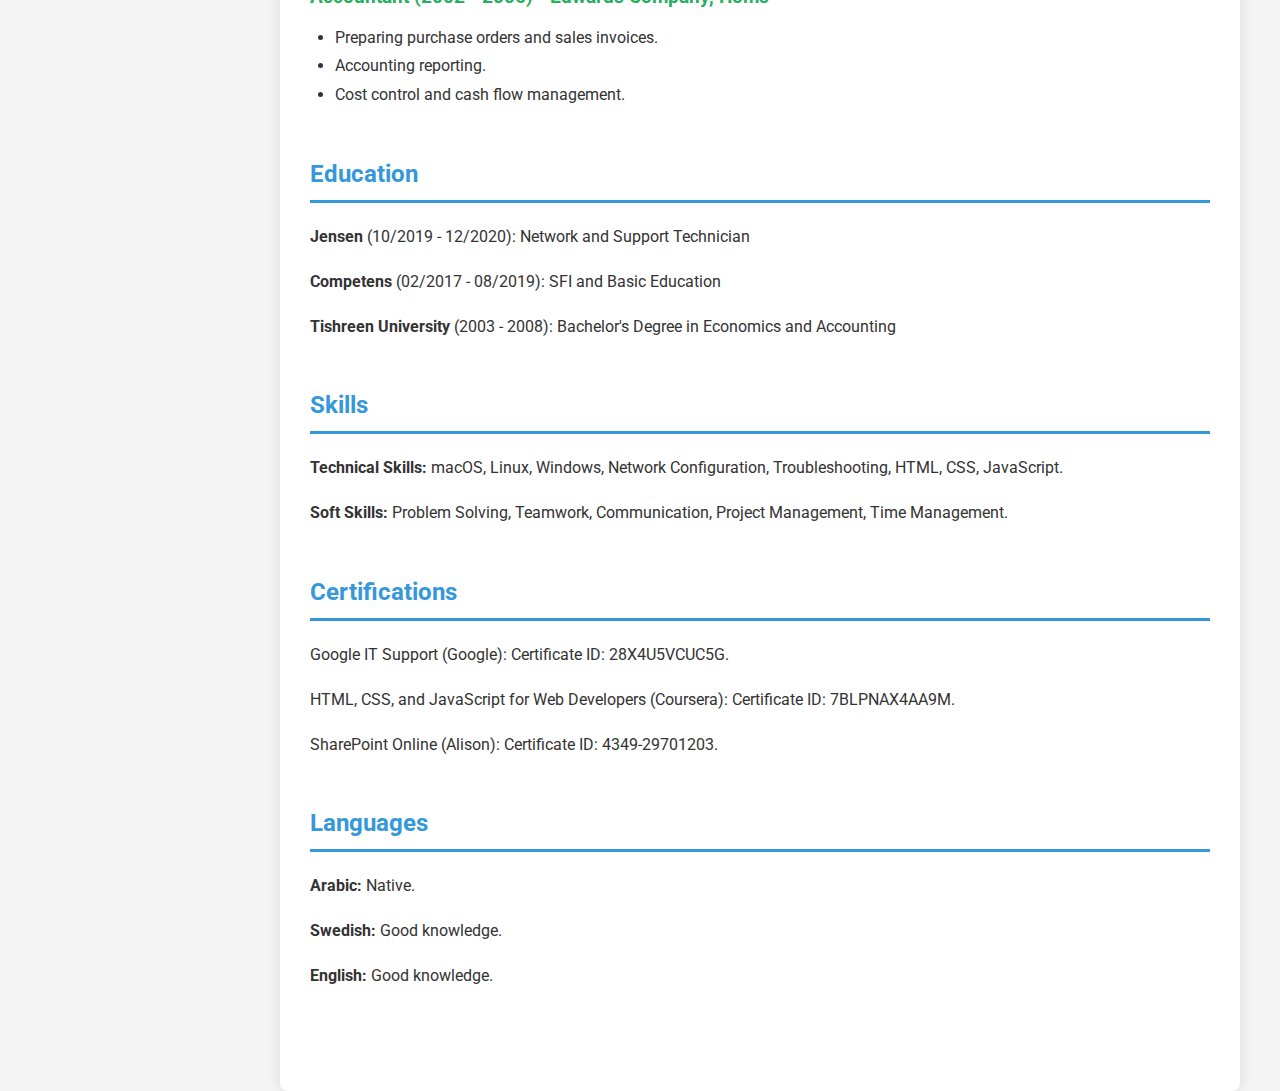
==== commit 05ab039c: "english.html" ====
--- a/english.html
+++ b/english.html
@@ -33,7 +33,7 @@
 
         <div class="section">
             <h2>Experience</h2>
-            <h3>Support Engineer (07/2024 - Present) - Fujitsu, Stockholm</h3>
+            <h3>Support Technician (07/2024 - Present) - Fujitsu, Stockholm</h3>
             <ul>
                  <li>Installation, configuration and troubleshooting of hardware and software.</li>
                  <li>Configuration support and BIOS recovery.</li>
